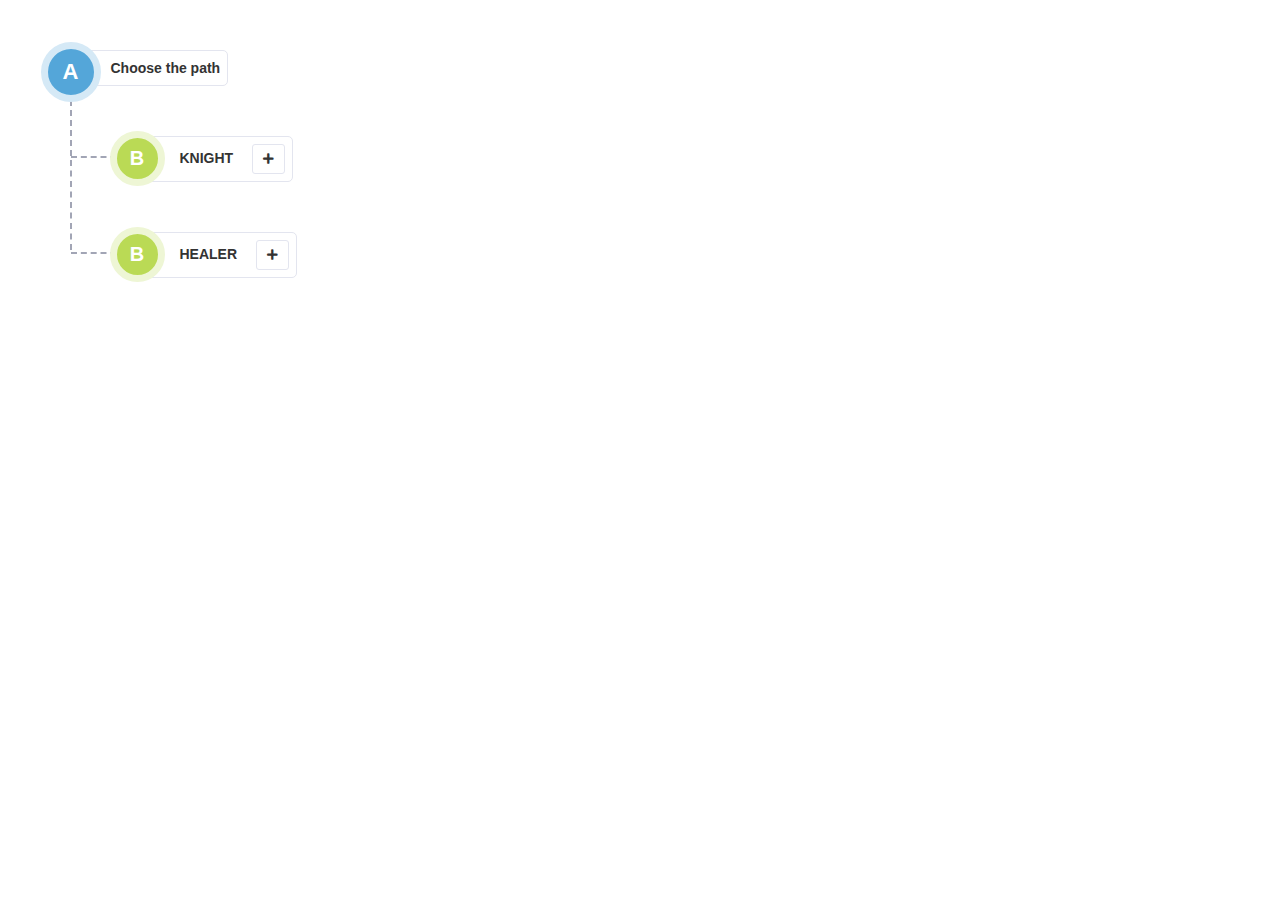
==== index.html @ fddf6b9c "Merge pull request #1 from siddarth2810/first-change" ====
<!DOCTYPE html>
<html lang="en">
<head>
    <meta charset="UTF-8">
    <meta http-equiv="X-UA-Compatible" content="IE=edge">
    <meta name="viewport" content="width=device-width, initial-scale=1.0">
    <script src="https://cdnjs.cloudflare.com/ajax/libs/jquery/3.4.1/jquery.min.js"></script>
    <link rel="stylesheet" href="styles.css">
    <link rel="stylesheet" href="https://maxcdn.bootstrapcdn.com/bootstrap/3.3.7/css/bootstrap.min.css">
    <link rel="stylesheet" href="https://cdnjs.cloudflare.com/ajax/libs/font-awesome/5.8.2/css/all.min.css">
    <title>Document</title>
</head>
<body>
    <div class="treeview js-treeview">
        <ul>
          <li>
            <div class="treeview__level" data-level="A">
              <span class="level-title">Choose the path</span>
              
            </div>
            <ul>
      
              
      
              <li>
                <div class="treeview__level" data-level="B">
                  <span class="level-title">KNIGHT</span>
                  <div class="treeview__level-btns">
                    <div class="btn btn-default btn-sm level-add"><span class="fa fa-plus" ></span></div>
                    <div class="btn btn-default btn-sm level-remove"><span class="fa fa-trash text-danger"></span></div>
                    <!-- <div class="btn btn-default btn-sm level-same"><span>Add Same Level</span></div> -->
                    <div class="btn btn-default btn-sm level-sub" ><span id="knightclass" onclick="newQuote()">START A QUEST of knight</span></div>
                  </div>
                </div>
                <ul>
                </ul>
                
              </li>

              <li>
                <div class="treeview__level" data-level="B">
                  <span class="level-title">HEALER</span>
                  <div class="treeview__level-btns">
                    <div class="btn btn-default btn-sm level-add"><span class="fa fa-plus"></span></div>
                    <div class="btn btn-default btn-sm level-remove"><span class="fa fa-trash text-danger"></span></div>
                    
                    <div class="btn btn-default btn-sm level-sub"><span id="healerclass">START A QUEST</span></div>
                  </div>
                </div>
                <ul>
                </ul>
              </li>

             
            </ul>
          </li>
        </ul>
      </div>
      </div>
      
      <template id="levelMarkup">
          <li>
            <div class="treeview__level" data-level="A">
              <span class="level-title" id="countdown" >YOUR QUEST IS <br>
             
              </span>
              <div class="treeview__level-btns">
                <div class="btn btn-default btn-sm level-add"><span class="fa fa-plus"></span></div>
                <!-- <div class="btn btn-default btn-sm level-remove"><span class="fa fa-trash text-danger"></span></div> -->
              <div id="last">
                <!-- willl this actually work -->
              </div>
                <!-- <div class="btn btn-default btn-sm level-same"><span>Add Same Level</span></div> -->
                <!-- <div class="btn btn-default btn-sm level-sub"><span>Add Sub Level</span></div> -->
              </div>
            </div>
            <ul>
            </ul>
      </li>
      
      </template>
</body>
<script src="index.js"></script>
</html>
---- styles.css ----
ody {
  margin-bottom: 6em;
}

.treeview .btn-default {
  border-color: #e3e5ef;
}
.treeview .btn-default:hover {
  background-color: #f7faea;
  color: #bada55;
}
.treeview ul {
  list-style: none;
  padding-left: 32px;
}
.treeview ul li {
  padding: 50px 0px 0px 35px;
  position: relative;
}
.treeview ul li:before {
  content: "";
  position: absolute;
  top: -26px;
  left: -31px;
  border-left: 2px dashed #a2a5b5;
  width: 1px;
  height: 100%;
}
.treeview ul li:after {
  content: "";
  position: absolute;
  border-top: 2px dashed #a2a5b5;
  top: 70px;
  left: -30px;
  width: 65px;
}
.treeview ul li:last-child:before {
  top: -22px;
  height: 90px;
}
.treeview > ul > li:after, .treeview > ul > li:last-child:before {
  content: unset;
}
.treeview > ul > li:before {
  top: 90px;
  left: 36px;
}
.treeview > ul > li:not(:last-child) > ul > li:before {
  content: unset;
}
.treeview > ul > li > .treeview__level:before {
  height: 60px;
  width: 60px;
  top: -9.5px;
  background-color: #54a6d9;
  border: 7.5px solid #d5e9f6;
  font-size: 22px;
}
.treeview > ul > li > ul {
  padding-left: 34px;
}
.treeview__level {
  padding: 7px;
  padding-left: 42.5px;
  display: inline-block;
  border-radius: 5px;
  font-weight: 700;
  border: 1px solid #e3e5ef;
  position: relative;
  z-index: 1;
}
.treeview__level:before {
  content: attr(data-level);
  position: absolute;
  left: -27.5px;
  top: -6.5px;
  display: flex;
  align-items: center;
  justify-content: center;
  height: 55px;
  width: 55px;
  border-radius: 50%;
  border: 7.5px solid #eef6d5;
  background-color: #bada55;
  color: #fff;
  font-size: 20px;
}
.treeview__level-btns {
  margin-left: 15px;
  display: inline-block;
  position: relative;
}
.treeview__level .level-same, .treeview__level .level-sub {
  position: absolute;
  display: none;
  transition: opacity 250ms cubic-bezier(0.7, 0, 0.3, 1);
}
.treeview__level .level-same.in, .treeview__level .level-sub.in {
  display: block;
}
.treeview__level .level-same.in .btn-default, .treeview__level .level-sub.in .btn-default {
  background-color: #faeaea;
  color: #da5555;
}
.treeview__level .level-same {
  top: 0;
  left: 45px;
}
.treeview__level .level-sub {
  top: 42px;
  left: 0px;
}
.treeview__level .level-remove {
  display: none;
}
.treeview__level.selected {
  background-color: #f9f9fb;
  box-shadow: 0px 3px 15px 0px rgba(0, 0, 0, 0.1);
}
.treeview__level.selected .level-remove {
  display: inline-block;
}
.treeview__level.selected .level-add {
  display: none;
}
.treeview__level.selected .level-same, .treeview__level.selected .level-sub {
  display: none;
}
.treeview .level-title {
  cursor: pointer;
  -webkit-user-select: none;
     -moz-user-select: none;
      -ms-user-select: none;
          user-select: none;
}
.treeview .level-title:hover {
  text-decoration: underline;
}
.treeview--mapview ul {
  justify-content: center;
  display: flex;
}
.treeview--mapview ul li:before {
  content: unset;
}
.treeview--mapview ul li:after {
  content: unset;
}/*# sourceMappingURL=styles.css.map */
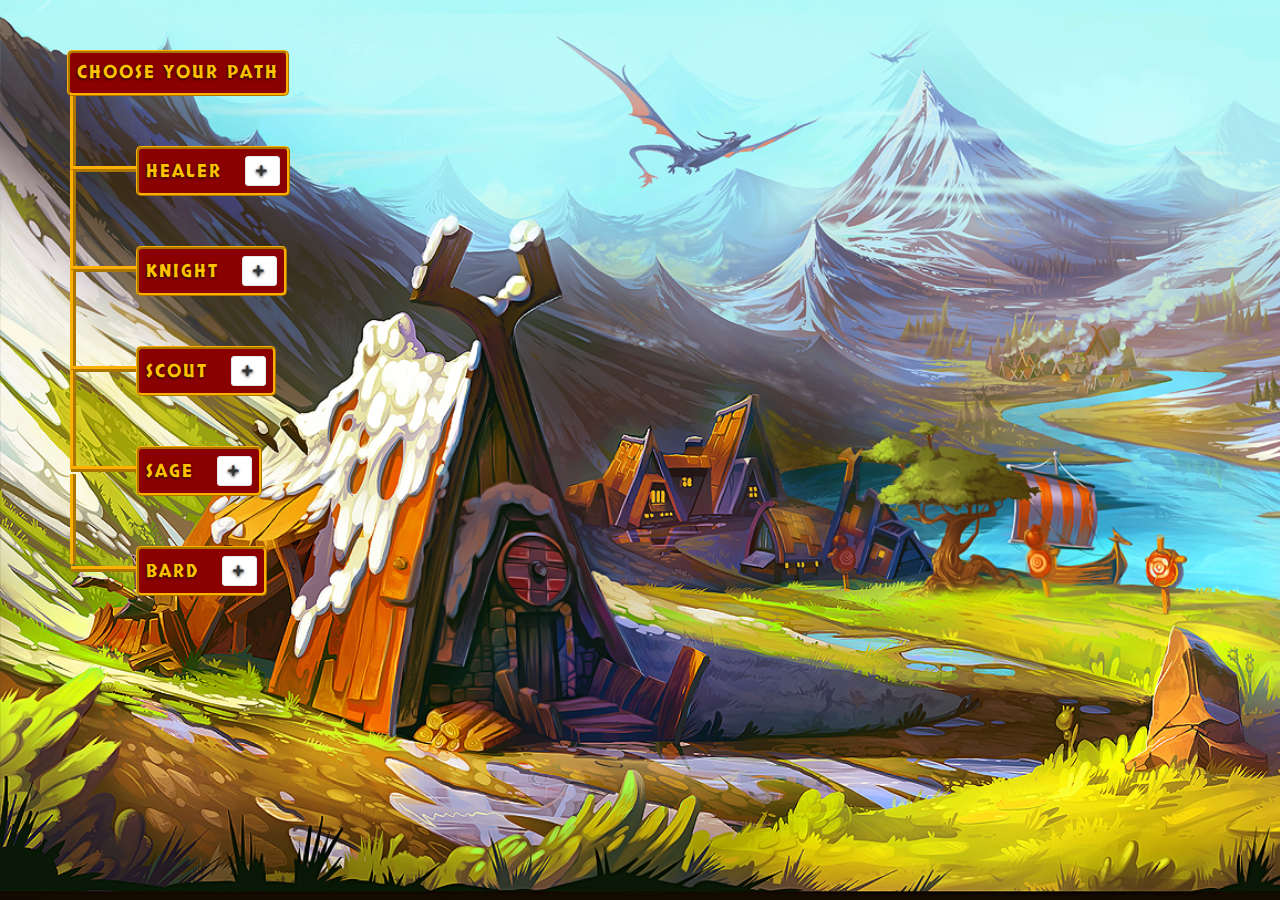
==== commit 49d29a14: "Pages have been added" ====
--- a/index.html
+++ b/index.html
@@ -8,43 +8,89 @@
     <link rel="stylesheet" href="styles.css">
     <link rel="stylesheet" href="https://maxcdn.bootstrapcdn.com/bootstrap/3.3.7/css/bootstrap.min.css">
     <link rel="stylesheet" href="https://cdnjs.cloudflare.com/ajax/libs/font-awesome/5.8.2/css/all.min.css">
+    <link rel="preconnect" href="https://fonts.googleapis.com">
+<link rel="preconnect" href="https://fonts.gstatic.com" crossorigin>
+<link href="https://fonts.googleapis.com/css2?family=Skranji&display=swap" rel="stylesheet">
     <title>Document</title>
 </head>
 <body>
     <div class="treeview js-treeview">
         <ul>
           <li>
-            <div class="treeview__level" data-level="A">
-              <span class="level-title">Choose the path</span>
+            <div class="treeview__level" data-level="">
+              <span class="level-title">CHOOSE YOUR PATH</span>
               
             </div>
             <ul>
       
               
       
+              
+
               <li>
                 <div class="treeview__level" data-level="B">
-                  <span class="level-title">KNIGHT</span>
+                  <span class="level-title btn-home" >HEALER</span>
                   <div class="treeview__level-btns">
-                    <div class="btn btn-default btn-sm level-add"><span class="fa fa-plus" ></span></div>
+                    <div class="btn btn-default btn-sm level-add"><span class="fa fa-plus"></span></div>
                     <div class="btn btn-default btn-sm level-remove"><span class="fa fa-trash text-danger"></span></div>
-                    <!-- <div class="btn btn-default btn-sm level-same"><span>Add Same Level</span></div> -->
-                    <div class="btn btn-default btn-sm level-sub" ><span id="knightclass" onclick="newQuote()">START A QUEST of knight</span></div>
+                    
+                    <div class="btn btn-default btn-sm level-sub"><span id="class">START A QUEST</span></div>
                   </div>
                 </div>
                 <ul>
                 </ul>
-                
               </li>
 
               <li>
                 <div class="treeview__level" data-level="B">
-                  <span class="level-title">HEALER</span>
+                  <span class="level-title btn-home" >KNIGHT </span>
                   <div class="treeview__level-btns">
                     <div class="btn btn-default btn-sm level-add"><span class="fa fa-plus"></span></div>
                     <div class="btn btn-default btn-sm level-remove"><span class="fa fa-trash text-danger"></span></div>
                     
-                    <div class="btn btn-default btn-sm level-sub"><span id="healerclass">START A QUEST</span></div>
+                    <div class="btn btn-default btn-sm level-sub"><span id="class">START A QUEST</span></div>
+                  </div>
+                </div>
+                <ul>
+                </ul>
+              </li>
+
+              <li>
+                <div class="treeview__level" data-level="B">
+                  <span class="level-title">SCOUT</span>
+                  <div class="treeview__level-btns">
+                    <div class="btn btn-default btn-sm level-add"><span class="fa fa-plus"></span></div>
+                    <div class="btn btn-default btn-sm level-remove"><span class="fa fa-trash text-danger"></span></div>
+                    
+                    <div class="btn btn-default btn-sm level-sub"><span id="class">START A QUEST</span></div>
+                  </div>
+                </div>
+                <ul>
+                </ul>
+              </li>
+
+              <li>
+                <div class="treeview__level" data-level="B">
+                  <span class="level-title">SAGE</span>
+                  <div class="treeview__level-btns">
+                    <div class="btn btn-default btn-sm level-add"><span class="fa fa-plus"></span></div>
+                    <div class="btn btn-default btn-sm level-remove"><span class="fa fa-trash text-danger"></span></div>
+                    
+                    <div class="btn btn-default btn-sm level-sub"><span id="class">START A QUEST</span></div>
+                  </div>
+                </div>
+                <ul>
+                </ul>
+              </li>
+
+              <li>
+                <div class="treeview__level" data-level="B">
+                  <span class="level-title">BARD</span>
+                  <div class="treeview__level-btns">
+                    <div class="btn btn-default btn-sm level-add"><span class="fa fa-plus"></span></div>
+                    <div class="btn btn-default btn-sm level-remove"><span class="fa fa-trash text-danger"></span></div>
+                    
+                    <div class="btn btn-default btn-sm level-sub"><span id="class">START A QUEST</span></div>
                   </div>
                 </div>
                 <ul>
@@ -61,18 +107,10 @@
       <template id="levelMarkup">
           <li>
             <div class="treeview__level" data-level="A">
-              <span class="level-title" id="countdown" >YOUR QUEST IS <br>
+              <span class="level-title" id="countdown" >Your task goes here<br>
              
               </span>
-              <div class="treeview__level-btns">
-                <div class="btn btn-default btn-sm level-add"><span class="fa fa-plus"></span></div>
-                <!-- <div class="btn btn-default btn-sm level-remove"><span class="fa fa-trash text-danger"></span></div> -->
-              <div id="last">
-                <!-- willl this actually work -->
-              </div>
-                <!-- <div class="btn btn-default btn-sm level-same"><span>Add Same Level</span></div> -->
-                <!-- <div class="btn btn-default btn-sm level-sub"><span>Add Sub Level</span></div> -->
-              </div>
+              
             </div>
             <ul>
             </ul>
--- a/styles.css
+++ b/styles.css
@@ -1,5 +1,42 @@
-ody {
-  margin-bottom: 6em;
+body {
+  background: url('realbackground.png');
+  background-size: 1550px;
+  background-attachment: fixed;
+  
+}
+
+
+
+
+/* .treeview:hover{
+  background: radial-gradient(circle, #e52b2b, #8b0000);
+  box-shadow: 0px 0 5px 5px rgba(255,255,255,0.2)
+} */
+
+
+
+
+.treeview__level  {
+  
+  letter-spacing: 2px;
+  border-radius: 8px;
+  font-family: 'Skranji', cursive;
+  color: #ffc000;
+  font-size: 18px;
+  font-weight: 400;
+  text-shadow: 0 1px 3px #000;
+  text-align: center;
+  
+  background: radial-gradient(circle, #8b0000, #8b0000);
+  border-top: 4px ridge #ffb000;
+  border-left: 4px groove #ffb000;
+  border-right: 4px ridge #ffb000;
+  border-bottom: 4px groove #ffb000;
+ 
+}
+
+#okay{
+  background-image: url('/knight.jpg');
 }
 
 .treeview .btn-default {
@@ -7,7 +44,7 @@
 }
 .treeview .btn-default:hover {
   background-color: #f7faea;
-  color: #bada55;
+  color: #ffb000;
 }
 .treeview ul {
   list-style: none;
@@ -22,14 +59,14 @@
   position: absolute;
   top: -26px;
   left: -31px;
-  border-left: 2px dashed #a2a5b5;
+  border-left: 6px ridge #ffb000;
   width: 1px;
   height: 100%;
 }
 .treeview ul li:after {
   content: "";
   position: absolute;
-  border-top: 2px dashed #a2a5b5;
+  border-top: 6px ridge #ffb000;
   top: 70px;
   left: -30px;
   width: 65px;
@@ -49,11 +86,16 @@
   content: unset;
 }
 .treeview > ul > li > .treeview__level:before {
-  height: 60px;
-  width: 60px;
+  height: 70px;
+  width: 70px;
   top: -9.5px;
-  background-color: #54a6d9;
-  border: 7.5px solid #d5e9f6;
+  background-image: url(/path1.png);
+  background-size: 65px;
+  border-top: 4px ridge #ffb000;
+  border-left: 4px groove #ffb000;
+  border-right: 4px ridge #ffb000;
+  border-bottom: 4px groove #ffb000;
+
   font-size: 22px;
 }
 .treeview > ul > li > ul {
@@ -61,28 +103,24 @@
 }
 .treeview__level {
   padding: 7px;
-  padding-left: 42.5px;
+  
   display: inline-block;
   border-radius: 5px;
-  font-weight: 700;
-  border: 1px solid #e3e5ef;
+ 
+  border: 3px ridge #ffb000;
   position: relative;
   z-index: 1;
 }
 .treeview__level:before {
-  content: attr(data-level);
+ 
   position: absolute;
-  left: -27.5px;
+ 
   top: -6.5px;
   display: flex;
-  align-items: center;
-  justify-content: center;
-  height: 55px;
-  width: 55px;
-  border-radius: 50%;
-  border: 7.5px solid #eef6d5;
-  background-color: #bada55;
-  color: #fff;
+  align-items: left;
+  justify-content: left;
+ 
+  color: #ffb000;
   font-size: 20px;
 }
 .treeview__level-btns {
@@ -99,7 +137,7 @@
   display: block;
 }
 .treeview__level .level-same.in .btn-default, .treeview__level .level-sub.in .btn-default {
-  background-color: #faeaea;
+  background-color: black;
   color: #da5555;
 }
 .treeview__level .level-same {
@@ -114,7 +152,7 @@
   display: none;
 }
 .treeview__level.selected {
-  background-color: #f9f9fb;
+  background-color: #ffb000;
   box-shadow: 0px 3px 15px 0px rgba(0, 0, 0, 0.1);
 }
 .treeview__level.selected .level-remove {
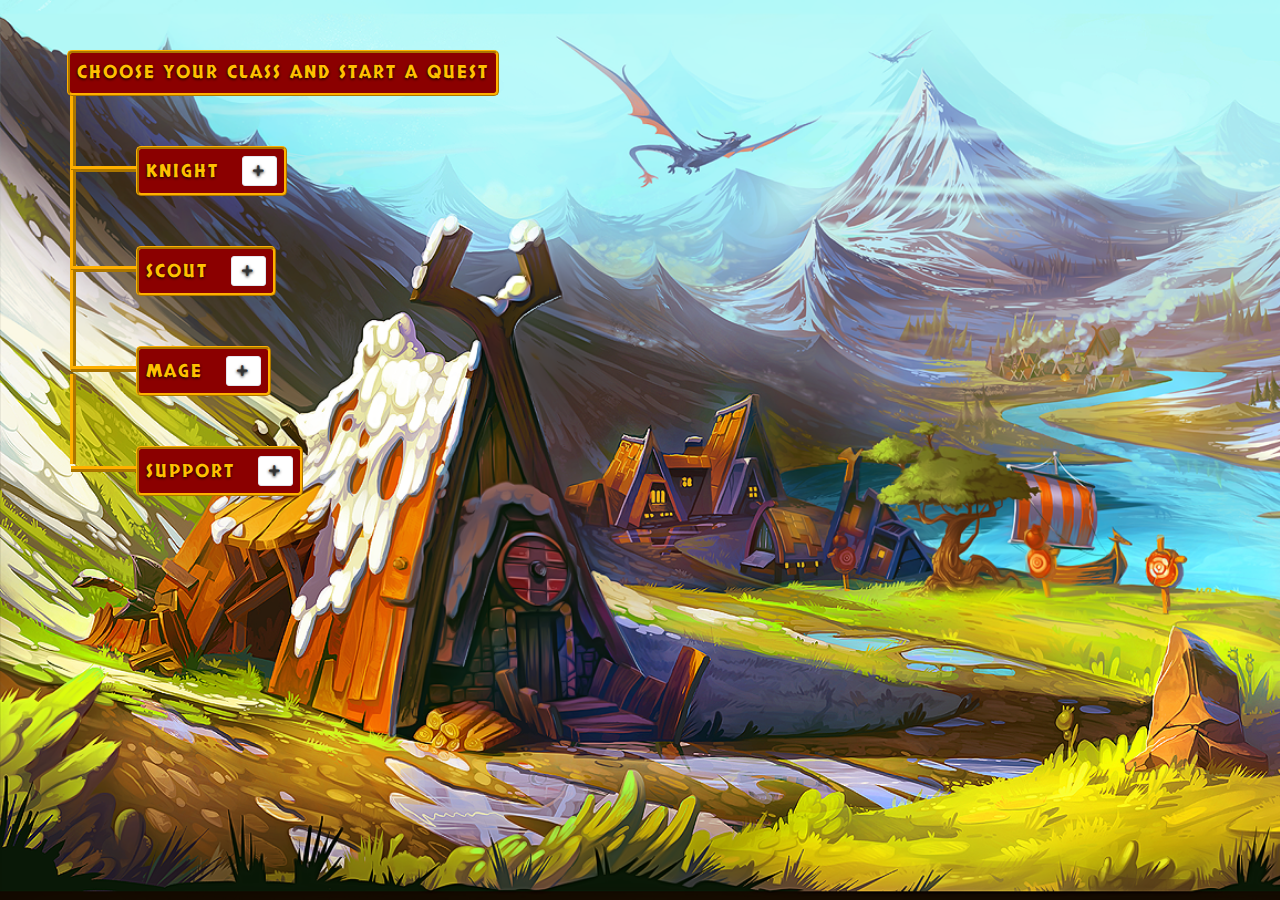
==== commit c8e217d6: "finally done" ====
--- a/index.html
+++ b/index.html
@@ -18,7 +18,7 @@
         <ul>
           <li>
             <div class="treeview__level" data-level="">
-              <span class="level-title">CHOOSE YOUR PATH</span>
+              <span class="level-title">CHOOSE YOUR CLASS AND START A QUEST</span>
               
             </div>
             <ul>
@@ -27,19 +27,7 @@
       
               
 
-              <li>
-                <div class="treeview__level" data-level="B">
-                  <span class="level-title btn-home" >HEALER</span>
-                  <div class="treeview__level-btns">
-                    <div class="btn btn-default btn-sm level-add"><span class="fa fa-plus"></span></div>
-                    <div class="btn btn-default btn-sm level-remove"><span class="fa fa-trash text-danger"></span></div>
-                    
-                    <div class="btn btn-default btn-sm level-sub"><span id="class">START A QUEST</span></div>
-                  </div>
-                </div>
-                <ul>
-                </ul>
-              </li>
+          
 
               <li>
                 <div class="treeview__level" data-level="B">
@@ -71,7 +59,7 @@
 
               <li>
                 <div class="treeview__level" data-level="B">
-                  <span class="level-title">SAGE</span>
+                  <span class="level-title">MAGE</span>
                   <div class="treeview__level-btns">
                     <div class="btn btn-default btn-sm level-add"><span class="fa fa-plus"></span></div>
                     <div class="btn btn-default btn-sm level-remove"><span class="fa fa-trash text-danger"></span></div>
@@ -85,7 +73,7 @@
 
               <li>
                 <div class="treeview__level" data-level="B">
-                  <span class="level-title">BARD</span>
+                  <span class="level-title">SUPPORT</span>
                   <div class="treeview__level-btns">
                     <div class="btn btn-default btn-sm level-add"><span class="fa fa-plus"></span></div>
                     <div class="btn btn-default btn-sm level-remove"><span class="fa fa-trash text-danger"></span></div>
